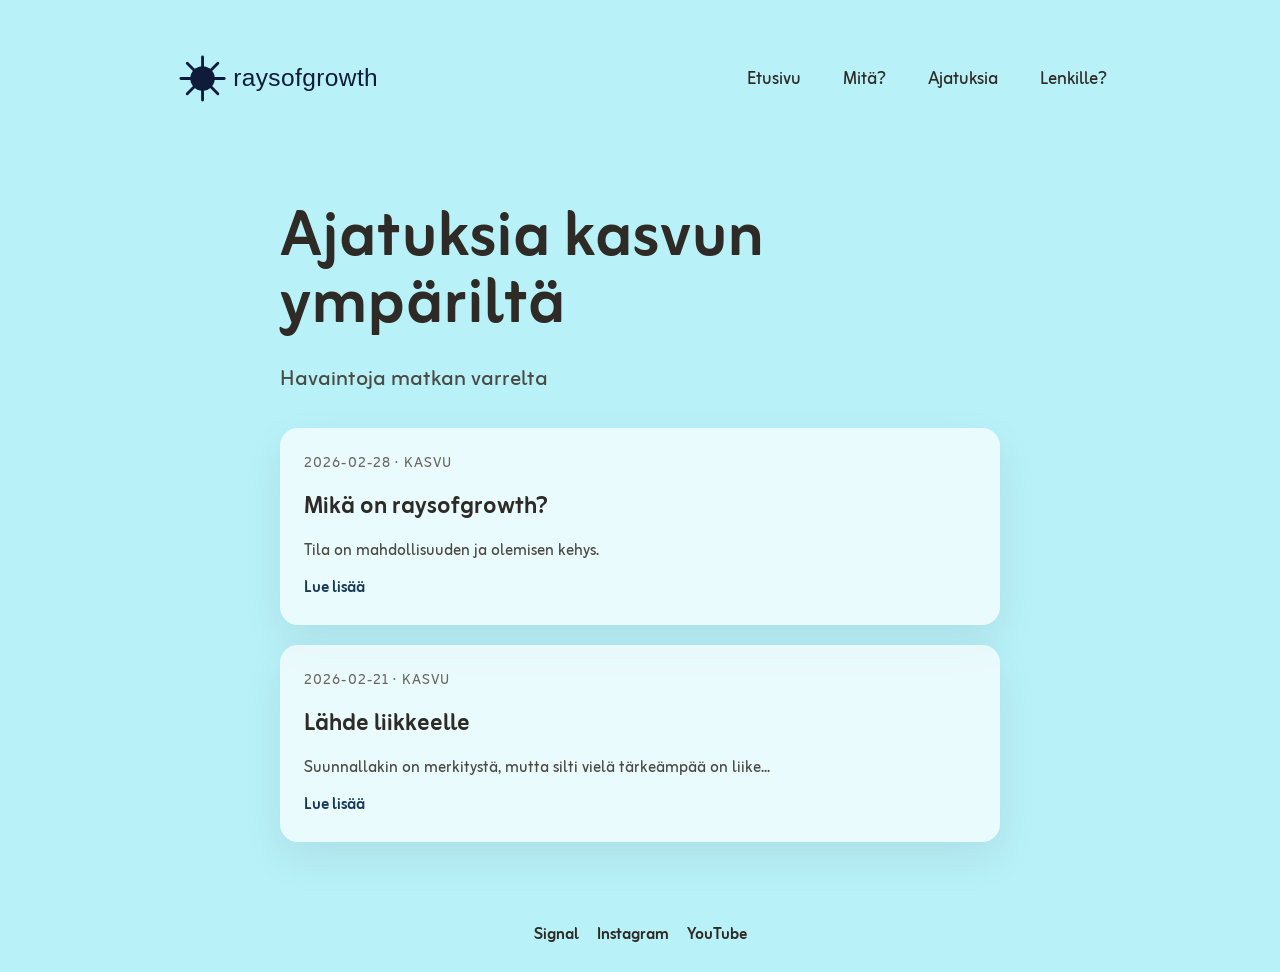
==== blog/index.html @ 89cb6b6f "content: rename /yhteiso/ to /yhteisollisyys/ and swap yhteisö for yhteisöllisyys - Move yhteiso/lah" ====
<!doctype html>
<html lang="fi">
  <head>
    <meta charset="utf-8">
    <meta name="viewport" content="width=device-width, initial-scale=1">
    <!-- Google Tag Manager -->
    <script>(function(w,d,s,l,i){w[l]=w[l]||[];w[l].push({'gtm.start':
    new Date().getTime(),event:'gtm.js'});var f=d.getElementsByTagName(s)[0],
    j=d.createElement(s),dl=l!='dataLayer'?'&l='+l:'';j.async=true;j.src=
    'https://www.googletagmanager.com/gtm.js?id='+i+dl;f.parentNode.insertBefore(j,f);
    })(window,document,'script','dataLayer','GTM-NF2C9WG4');</script>
    <!-- End Google Tag Manager -->
    <title>Rays Of Growth | Blog</title>
    <meta name="description" content="Ajatuksia ja havaintoja kasvusta">
    <meta name="author" content="Marko Kekäläinen">
    <meta name="robots" content="index, follow">
    <link rel="canonical" href="https://raysofgrowth.com/blog/">
    <meta property="og:title" content="Rays Of Growth | Inhimillisen kasvun tähystyspaikka">
    <meta property="og:description" content="Uteliasta inhimillisten päämäärien ja kehityskulkujen tutkiskelua.">
    <meta property="og:type" content="website">
    <meta property="og:url" content="https://raysofgrowth.com/blog/">
    <meta property="og:site_name" content="Rays Of Growth">
    <meta property="og:locale" content="fi_FI">
    <meta property="og:image" content="https://raysofgrowth.com/assets/images/chamonix.jpeg">
    <meta property="og:image:alt" content="Näkymä Chamonix'sta vuoristomaisemassa">
    <meta name="twitter:card" content="summary_large_image">
    <meta name="twitter:title" content="Rays Of Growth | Inhimillisen kasvun tähystyspaikka">
    <meta name="twitter:description" content="Uteliasta inhimillisten päämäärien ja kehityskulkujen tutkiskelua.">
    <meta name="twitter:image" content="https://raysofgrowth.com/assets/images/chamonix.jpeg">
    <link rel="icon" href="../favicon.svg" type="image/svg+xml">
    <link rel="stylesheet" href="../styles.css?v=79">
  </head>
  <body>
    <!-- Google Tag Manager (noscript) -->
    <noscript><iframe src="https://www.googletagmanager.com/ns.html?id=GTM-NF2C9WG4"
    height="0" width="0" style="display:none;visibility:hidden"></iframe></noscript>
    <!-- End Google Tag Manager (noscript) -->
    <header aria-label="Logo">
      <div class="header-inner">
        <a class="logo-link" href="../index.html">
          <img class="logo" src="../assets/logos/logo-lockup-teal.svg" alt="Raysofgrowth wordmark with symbol in teal">
        </a>
        <nav class="site-nav" aria-label="Main">
          <a class="nav-link" href="../index.html">Etusivu</a>
          <a class="nav-link" href="../miksi/">Mitä?</a>
          <a class="nav-link" href="../blog/">Ajatuksia</a>
          <a class="nav-link" href="../yhteisollisyys/lahteen-yhteisolenkki/">Lenkille?</a>
        </nav>
      </div>
    </header>
    <main class="blog" id="top">
      <section class="blog-hero">
        <h1>Ajatuksia kasvun ympäriltä</h1>
        <p class="subtitle blog-intro">Havaintoja matkan varrelta</p>
      </section>
      <section class="post-list" aria-label="Blog posts">
        <article class="post-card">
          <p class="post-meta"><time datetime="2026-02-28">2026-02-28</time> · Kasvu</p>
          <h2 class="post-title">Mikä on raysofgrowth?</h2>
          <p class="post-excerpt">Tila on mahdollisuuden ja olemisen kehys.</p>
          <a class="post-link" href="mika-hiton-raysofgrowth/">Lue lisää</a>
        </article>
        <article class="post-card">
          <p class="post-meta"><time datetime="2026-02-21">2026-02-21</time> · Kasvu</p>
          <h2 class="post-title">Lähde liikkeelle</h2>
          <p class="post-excerpt">Suunnallakin on merkitystä, mutta silti vielä tärkeämpää on liike...</p>
          <a class="post-link" href="lahde-liikkeelle/">Lue lisää</a>
        </article>
      </section>
    </main>
    <footer class="site-footer">
      <div class="footer-inner">
        <a class="contact-link" href="https://signal.me/#p/+358505446182" target="_blank" rel="noopener noreferrer">Signal</a>
        <a class="contact-link" href="https://instagram.com/raysofgrowth" target="_blank" rel="noopener noreferrer">Instagram</a>
        <a class="contact-link" href="https://www.youtube.com/@raysofgrowth" target="_blank" rel="noopener noreferrer">YouTube</a>
      </div>
      <p class="iteration-count">Version: 92</p>
    </footer>
  </body>
</html>
---- styles.css ----
@font-face {
  font-family: "Zain";
  src: url("assets/fonts/Zain/Zain-Light.ttf") format("truetype");
  font-weight: 300;
  font-style: normal;
  font-display: swap;
}

@font-face {
  font-family: "Zain";
  src: url("assets/fonts/Zain/Zain-Regular.ttf") format("truetype");
  font-weight: 400;
  font-style: normal;
  font-display: swap;
}

@font-face {
  font-family: "Zain";
  src: url("assets/fonts/Zain/Zain-Bold.ttf") format("truetype");
  font-weight: 700;
  font-style: normal;
  font-display: swap;
}

:root {
  --page-bg: #f6f4f0;
  --page-fog: #f2f3f1;
  --page-glow: #e9efee;
  --header-bg: rgba(240, 244, 242, 0.75);
}

body {
  font-family: "Zain", system-ui, sans-serif;
  margin: 0;
  display: flex;
  flex-direction: column;
  background: var(--page-bg);
  color: #2e2b26;
  min-height: 100vh;
  position: relative;
}

body:not(.home-page) {
  background: #b9f1f8;
}

.home-page {
  background:
    linear-gradient(rgba(246, 244, 240, 0.62), rgba(246, 244, 240, 0.68)),
    url("assets/images/chamonix.jpeg") center / cover fixed no-repeat;
}

body::before {
  content: "";
  position: fixed;
  inset: 0;
  pointer-events: none;
  background-image: url("data:image/svg+xml,%3Csvg xmlns='http://www.w3.org/2000/svg' width='120' height='120'%3E%3Cfilter id='n'%3E%3CfeTurbulence type='fractalNoise' baseFrequency='.8' numOctaves='2' stitchTiles='stitch'/%3E%3C/filter%3E%3Crect width='100%25' height='100%25' filter='url(%23n)' opacity='.05'/%3E%3C/svg%3E");
  opacity: 0.35;
  mix-blend-mode: soft-light;
}

body:not(.home-page)::before {
  opacity: 0.08;
}

main {
  max-width: 960px;
  margin: 0 auto;
  padding: 48px 24px 64px;
  flex: 1;
  display: flex;
  flex-direction: column;
  justify-content: center;
  text-align: center;
}

.blog {
  justify-content: flex-start;
  text-align: left;
  gap: 32px;
  max-width: 720px;
}

.page {
  justify-content: flex-start;
  text-align: left;
  gap: 28px;
  max-width: 720px;
}

h1 {
  font-size: clamp(36px, 6vw, 64px);
  letter-spacing: 1px;
  line-height: 1.05;
  margin: 0 0 12px;
}

.subtitle {
  font-size: clamp(18px, 2.2vw, 22px);
  line-height: 1.5;
  color: #4a4a44;
  margin: 0;
  max-width: 60ch;
}

.subtitle-centered {
  margin-left: auto;
  margin-right: auto;
}

.blog-intro {
  max-width: 68ch;
}

.ideas {
  display: flex;
  gap: 20px;
  margin-top: 28px;
  flex-wrap: wrap;
}

.idea-card {
  flex: 1 1 220px;
  aspect-ratio: 1 / 1;
  padding: 24px;
  border-radius: 16px;
  background: linear-gradient(145deg, #0e1b3b, #1a2f5e);
  color: #f4f6f9;
  font-size: clamp(18px, 2.4vw, 24px);
  font-style: italic;
  display: flex;
  align-items: center;
  justify-content: center;
  text-align: center;
}

.idea-card:nth-child(2) {
  background: linear-gradient(145deg, #0c1733, #162a55);
}

.idea-card:nth-child(3) {
  background: linear-gradient(145deg, #102043, #1c3466);
}

body > header {
  background: rgba(240, 244, 242, 0);
  width: 100%;
}

.header-inner {
  max-width: 960px;
  margin: 0 auto;
  padding: 36px 24px;
  display: flex;
  align-items: center;
  justify-content: space-between;
  gap: 24px;
}

.site-nav {
  display: flex;
  gap: 16px;
  align-items: center;
}

.nav-link {
  text-decoration: none;
  color: #2e2b26;
  font-size: 18px;
  padding: 6px 12px;
  border-radius: 999px;
  border: 1px solid transparent;
  transition: border-color 0.2s ease, background-color 0.2s ease;
}

.nav-link:hover,
.nav-link:focus {
  border-color: rgba(46, 43, 38, 0.3);
  background: rgba(255, 255, 255, 0.5);
}

header .logo {
  margin: 0;
}

.logo-link {
  display: inline-flex;
  align-items: center;
  text-decoration: none;
}

.logo {
  display: block;
  width: 200px;
  height: auto;
  padding: 16px;
  border: none;
  background: transparent;
}

.page-logo-corner {
  padding: 16px 24px 0;
}

.logo-small {
  width: 120px;
  padding: 0;
}

.back-link {
  color: #173a5a;
  font-weight: 600;
  text-decoration: none;
}

.back-link:hover,
.back-link:focus {
  text-decoration: underline;
}

.contact-link {
  display: inline-flex;
  align-items: center;
  gap: 8px;
  color: #2e2b26;
  font-weight: 600;
  text-decoration: none;
}

.contact-link:hover,
.contact-link:focus {
  text-decoration: underline;
}

.blog-hero {
  display: flex;
  flex-direction: column;
  gap: 12px;
}

.page-hero {
  display: flex;
  flex-direction: column;
  gap: 12px;
}

.inline-cta {
  display: inline-flex;
  align-items: center;
  justify-content: center;
  white-space: nowrap;
  text-decoration: none;
  color: #ffffff;
  background: #173a5a;
  border: 1px solid #173a5a;
  border-radius: 999px;
  padding: 12px 20px;
  font-size: 18px;
  font-weight: 600;
  line-height: 1.2;
  transition: background-color 0.2s ease, border-color 0.2s ease;
}

.inline-cta:hover,
.inline-cta:focus {
  background: #0f2b44;
  border-color: #0f2b44;
}

.page-punchline {
  margin: 0;
  font-size: clamp(20px, 2.6vw, 26px);
  font-style: italic;
  color: #3f3f39;
}

.page-content {
  display: flex;
  flex-direction: column;
  gap: 16px;
  font-size: clamp(16px, 2vw, 20px);
  line-height: 1.6;
  color: #4a4a44;
}

.page-content > * {
  min-width: 0;
}

.page-content p {
  margin: 0;
  overflow-wrap: anywhere;
}

.cta-center {
  text-align: center;
}

.highlight-quote {
  margin: 4px 0;
  padding: 14px 16px;
  border-left: 4px solid #173a5a;
  border-radius: 8px;
}

.highlight-quote p {
  margin: 0;
}

.site-footer {
  display: block;
  width: 100%;
  padding: 16px 24px 24px;
  box-sizing: border-box;
}

.footer-inner {
  margin: 0 auto;
  max-width: 960px;
  display: flex;
  flex-wrap: wrap;
  justify-content: center;
  gap: 10px 18px;
}

.iteration-count {
  display: none;
}

.event-poster {
  margin: 0 0 12px;
}

.event-poster img {
  display: block;
  width: 100%;
  height: auto;
  border-radius: 12px;
  box-shadow: 0 16px 36px rgba(21, 28, 38, 0.18);
}

.qr-code-figure {
  max-width: 360px;
  margin-left: auto;
  margin-right: auto;
}

.qr-code-image {
  background: #ffffff;
  padding: 10px;
}

.coming-soon {
  padding: 24px;
  border-radius: 16px;
  background: rgba(255, 255, 255, 0.6);
  border: 1px dashed rgba(46, 43, 38, 0.2);
  text-align: center;
}

.coming-soon-text {
  margin: 0;
  font-size: 20px;
  color: #5a564f;
}

.post-list {
  display: grid;
  grid-template-columns: 1fr;
  gap: 20px;
}

.post-card {
  background: rgba(255, 255, 255, 0.7);
  border-radius: 18px;
  padding: 24px;
  box-shadow: 0 16px 40px rgba(21, 28, 38, 0.08);
  display: flex;
  flex-direction: column;
  gap: 12px;
}

.post-meta {
  font-size: 14px;
  text-transform: uppercase;
  letter-spacing: 0.08em;
  color: #6b6760;
  margin: 0;
}

.post-title {
  font-size: 24px;
  margin: 0;
}

.post-excerpt {
  margin: 0;
  color: #4a4a44;
  line-height: 1.5;
}

.post-excerpt + .post-excerpt {
  margin-top: 10px;
}

.post-body {
  max-height: 0;
  overflow: hidden;
  opacity: 0;
  transition: max-height 0.3s ease, opacity 0.3s ease;
}

.post-card:target .post-body,
.post-card.is-open .post-body {
  max-height: 500px;
  opacity: 1;
  margin-top: 10px;
}

.post-link {
  align-self: flex-start;
  text-decoration: none;
  font-weight: 600;
  color: #173a5a;
}

.post-card:target .post-link,
.post-card.is-open .post-link {
  display: none;
}

.post-close {
  align-self: flex-start;
  text-decoration: none;
  font-weight: 600;
  color: #173a5a;
  display: none;
}

.post-card:target .post-close,
.post-card.is-open .post-close {
  display: inline-flex;
}

@media (max-width: 720px) {
  main {
    padding: 0 20px 48px;
  }

  .blog,
  .page {
    gap: 16px;
  }

  .blog-hero,
  .page-hero {
    gap: 8px;
  }

  .inline-cta {
    padding: 11px 16px;
    font-size: 17px;
  }

  h1 {
    margin: 0 0 6px;
  }

  .header-inner {
    flex-direction: column;
    align-items: flex-start;
    padding: 18px 20px 16px;
  }

  .site-nav {
    width: 100%;
    justify-content: center;
    flex-wrap: wrap;
    gap: 8px;
  }

  .nav-link {
    font-size: 16px;
    padding: 6px 10px;
  }

  .logo {
    width: 160px;
    padding: 8px;
  }

  .ideas {
    gap: 16px;
  }

  .idea-card {
    flex-basis: 100%;
  }
}
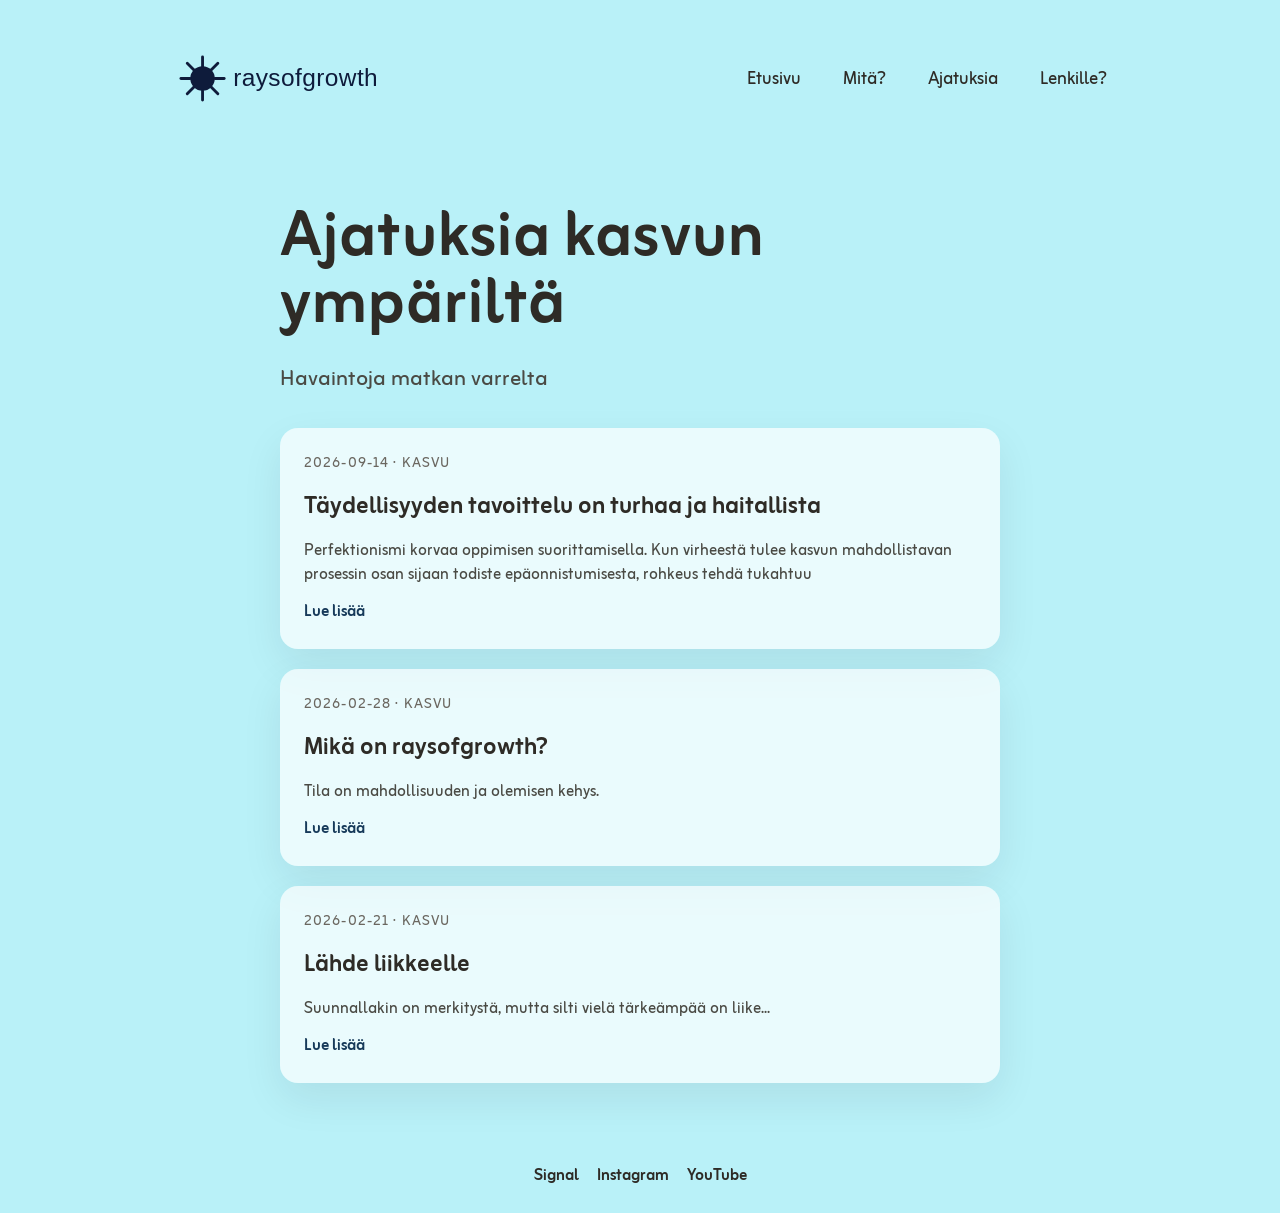
==== commit c76ee174: "content(blog): add täydellisyyden tavoittelu post" ====
--- a/blog/index.html
+++ b/blog/index.html
@@ -55,6 +55,12 @@
       </section>
       <section class="post-list" aria-label="Blog posts">
         <article class="post-card">
+          <p class="post-meta"><time datetime="2026-09-14">2026-09-14</time> · Kasvu</p>
+          <h2 class="post-title">Täydellisyyden tavoittelu on turhaa ja haitallista</h2>
+          <p class="post-excerpt">Perfektionismi korvaa oppimisen suorittamisella. Kun virheestä tulee kasvun mahdollistavan prosessin osan sijaan todiste epäonnistumisesta, rohkeus tehdä tukahtuu</p>
+          <a class="post-link" href="taydellisyyden-tavoittelu/">Lue lisää</a>
+        </article>
+        <article class="post-card">
           <p class="post-meta"><time datetime="2026-02-28">2026-02-28</time> · Kasvu</p>
           <h2 class="post-title">Mikä on raysofgrowth?</h2>
           <p class="post-excerpt">Tila on mahdollisuuden ja olemisen kehys.</p>
@@ -74,7 +80,7 @@
         <a class="contact-link" href="https://instagram.com/raysofgrowth" target="_blank" rel="noopener noreferrer">Instagram</a>
         <a class="contact-link" href="https://www.youtube.com/@raysofgrowth" target="_blank" rel="noopener noreferrer">YouTube</a>
       </div>
-      <p class="iteration-count">Version: 92</p>
+      <p class="iteration-count">Version: 96</p>
     </footer>
   </body>
 </html>
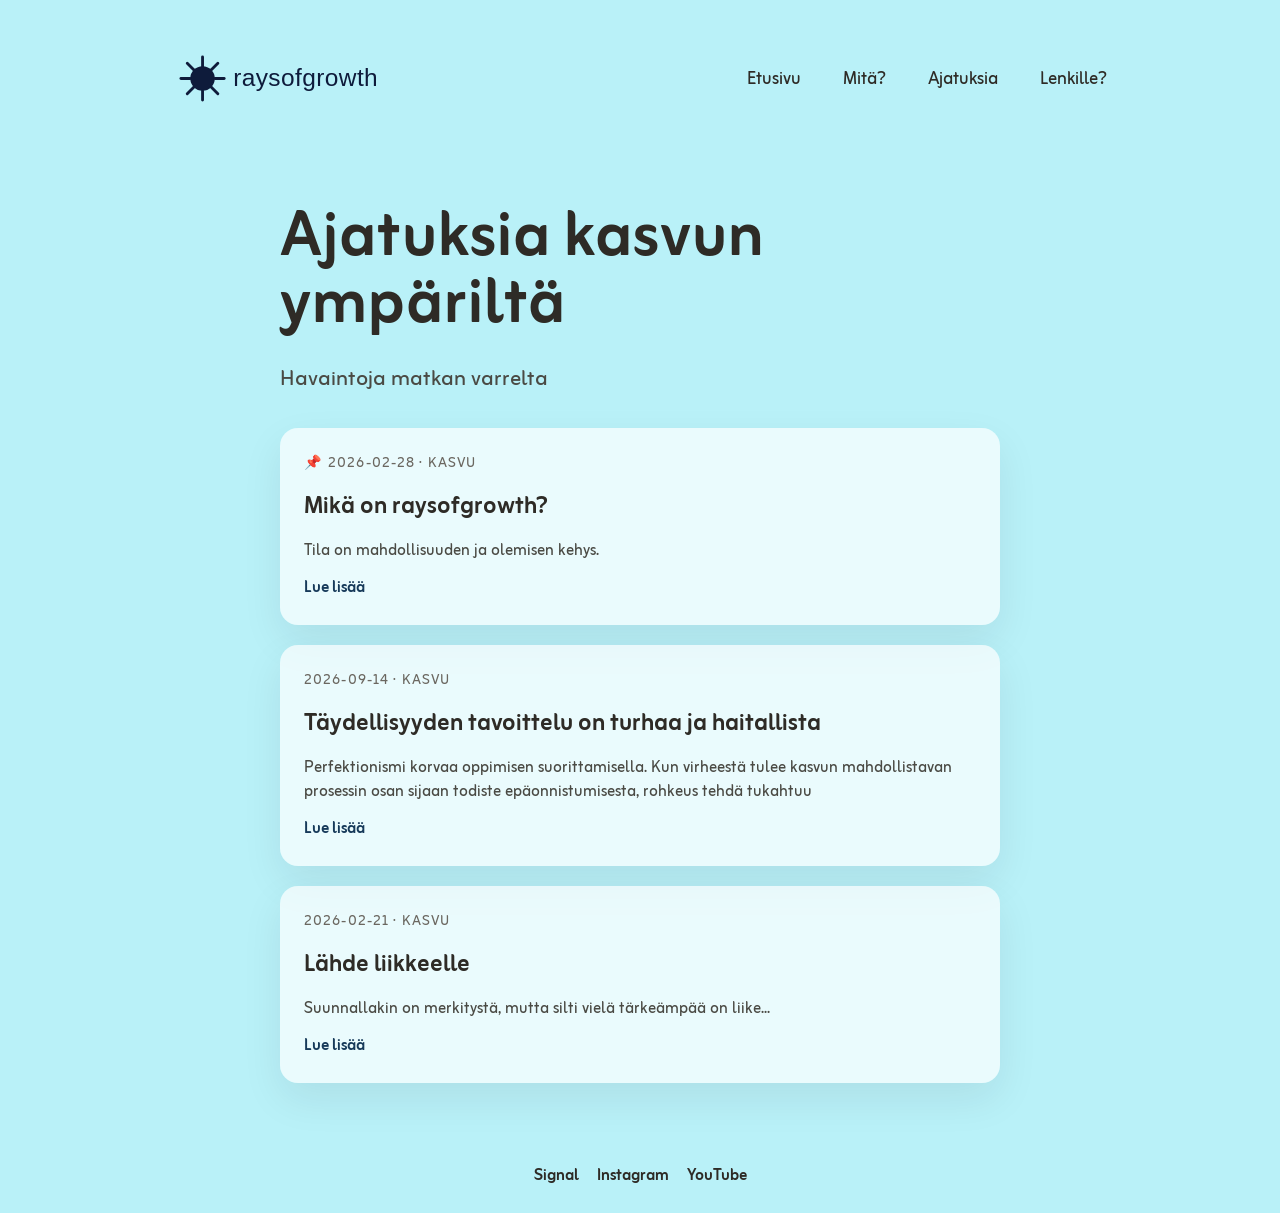
==== commit 88287122: "content(blog): pin "Mikä on raysofgrowth?" entry" ====
--- a/blog/index.html
+++ b/blog/index.html
@@ -54,17 +54,17 @@
         <p class="subtitle blog-intro">Havaintoja matkan varrelta</p>
       </section>
       <section class="post-list" aria-label="Blog posts">
+        <article class="post-card post-card--pinned">
+          <p class="post-meta"><span class="pin-badge" title="Kiinnitetty postaus" aria-label="Kiinnitetty postaus">📌</span><time datetime="2026-02-28">2026-02-28</time> · Kasvu</p>
+          <h2 class="post-title">Mikä on raysofgrowth?</h2>
+          <p class="post-excerpt">Tila on mahdollisuuden ja olemisen kehys.</p>
+          <a class="post-link" href="mika-hiton-raysofgrowth/">Lue lisää</a>
+        </article>
         <article class="post-card">
           <p class="post-meta"><time datetime="2026-09-14">2026-09-14</time> · Kasvu</p>
           <h2 class="post-title">Täydellisyyden tavoittelu on turhaa ja haitallista</h2>
           <p class="post-excerpt">Perfektionismi korvaa oppimisen suorittamisella. Kun virheestä tulee kasvun mahdollistavan prosessin osan sijaan todiste epäonnistumisesta, rohkeus tehdä tukahtuu</p>
           <a class="post-link" href="taydellisyyden-tavoittelu/">Lue lisää</a>
-        </article>
-        <article class="post-card">
-          <p class="post-meta"><time datetime="2026-02-28">2026-02-28</time> · Kasvu</p>
-          <h2 class="post-title">Mikä on raysofgrowth?</h2>
-          <p class="post-excerpt">Tila on mahdollisuuden ja olemisen kehys.</p>
-          <a class="post-link" href="mika-hiton-raysofgrowth/">Lue lisää</a>
         </article>
         <article class="post-card">
           <p class="post-meta"><time datetime="2026-02-21">2026-02-21</time> · Kasvu</p>
@@ -80,7 +80,7 @@
         <a class="contact-link" href="https://instagram.com/raysofgrowth" target="_blank" rel="noopener noreferrer">Instagram</a>
         <a class="contact-link" href="https://www.youtube.com/@raysofgrowth" target="_blank" rel="noopener noreferrer">YouTube</a>
       </div>
-      <p class="iteration-count">Version: 96</p>
+      <p class="iteration-count">Version: 98</p>
     </footer>
   </body>
 </html>
--- a/styles.css
+++ b/styles.css
@@ -389,6 +389,10 @@
   margin: 0;
 }
 
+.pin-badge {
+  margin-right: 6px;
+}
+
 .post-title {
   font-size: 24px;
   margin: 0;
